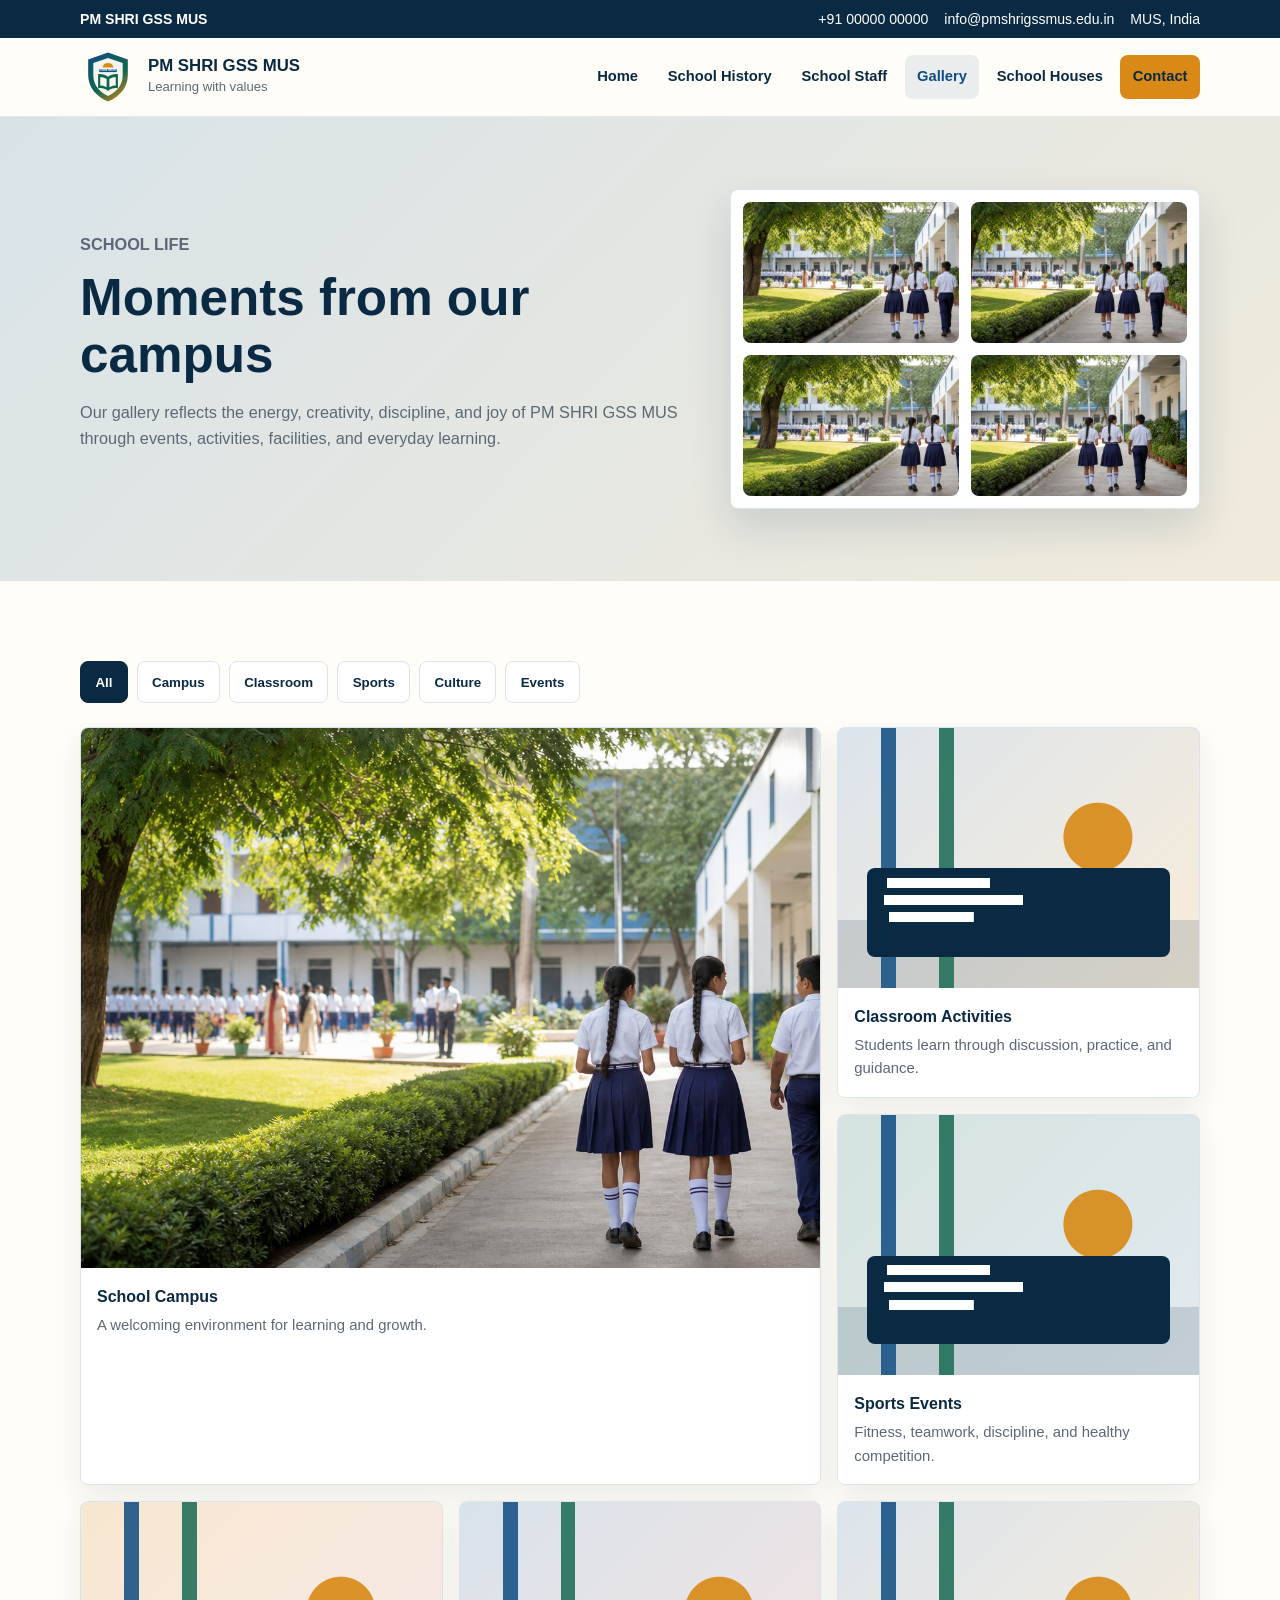
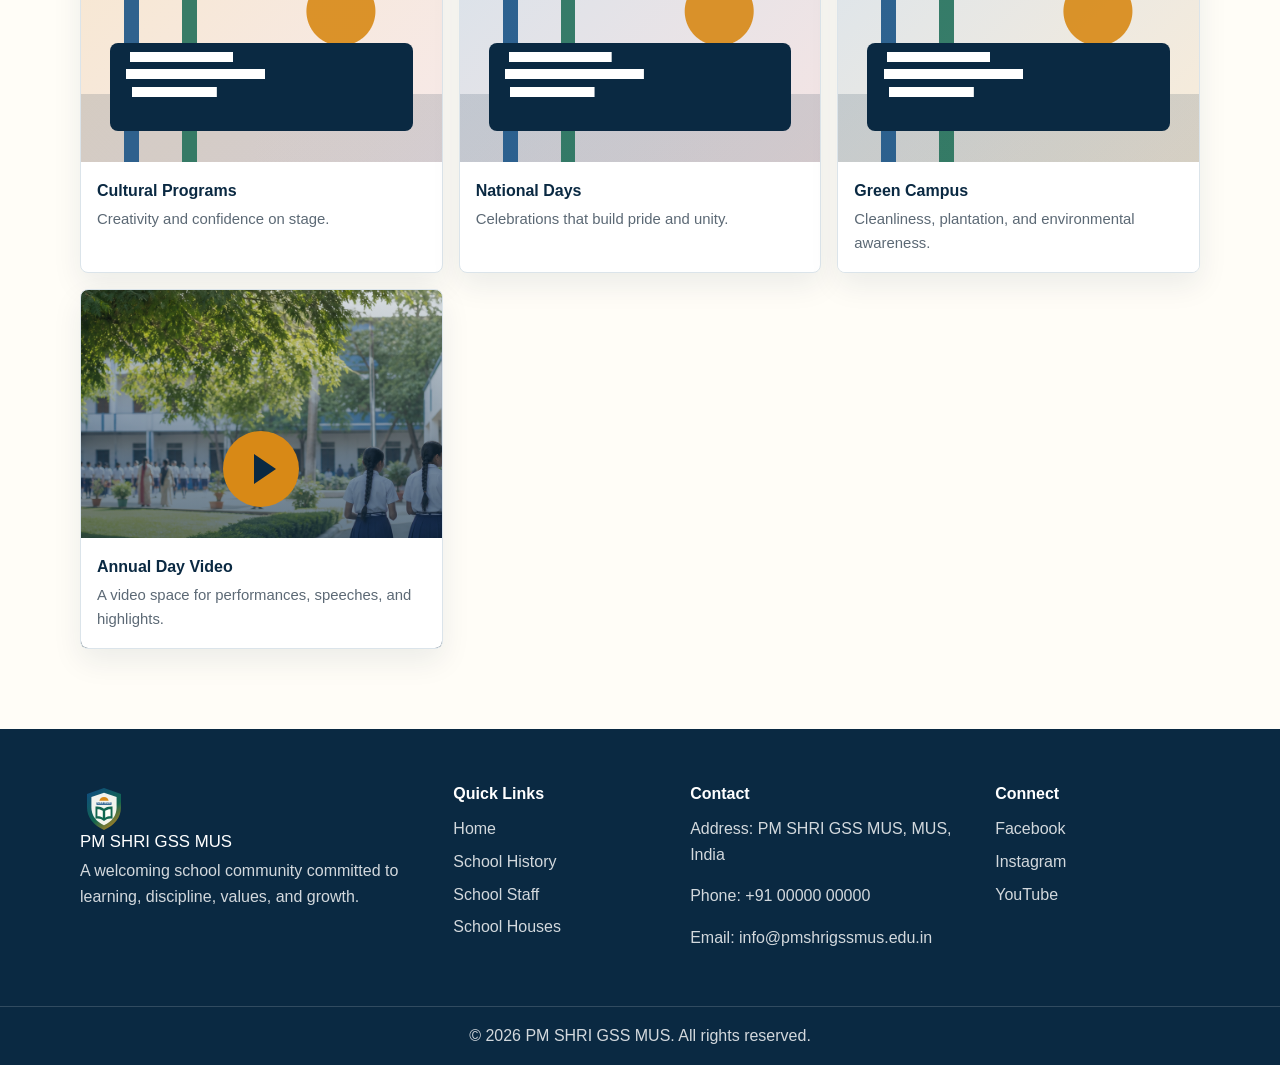
==== gallery.html @ efab723a "Add school website files" ====
<!DOCTYPE html>
<html lang="en">
<head>
  <meta charset="UTF-8">
  <meta name="viewport" content="width=device-width, initial-scale=1.0">
  <title>Gallery | PM SHRI GSS MUS</title>
  <meta name="description" content="Photo and video gallery concept for PM SHRI GSS MUS school events, activities, facilities, and student life.">
  <link rel="icon" href="assets/crest.svg" type="image/svg+xml">
  <link rel="stylesheet" href="styles.css">
</head>
<body>
  <a class="skip-link" href="#main">Skip to content</a>
  <header class="site-header">
    <div class="top-strip">
      <p>PM SHRI GSS MUS</p>
      <div class="top-links" aria-label="School contact quick links">
        <a href="tel:+910000000000">+91 00000 00000</a>
        <a href="mailto:info@pmshrigssmus.edu.in">info@pmshrigssmus.edu.in</a>
        <span>MUS, India</span>
      </div>
    </div>
    <nav class="navbar" aria-label="Primary navigation">
      <a class="brand" href="index.html" aria-label="PM SHRI GSS MUS home">
        <img src="assets/crest.svg" alt="" width="56" height="56">
        <span><strong>PM SHRI GSS MUS</strong><small>Learning with values</small></span>
      </a>
      <button class="nav-toggle" type="button" aria-expanded="false" aria-controls="site-menu">
        <span class="toggle-bars" aria-hidden="true"></span>
        <span class="sr-only">Menu</span>
      </button>
      <ul class="nav-menu" id="site-menu">
        <li><a href="index.html">Home</a></li>
        <li><a href="history.html">School History</a></li>
        <li><a href="staff.html">School Staff</a></li>
        <li><a href="gallery.html" aria-current="page">Gallery</a></li>
        <li><a href="houses.html">School Houses</a></li>
        <li><a class="nav-cta" href="#contact">Contact</a></li>
      </ul>
    </nav>
  </header>

  <main id="main">
    <section class="page-hero gallery-hero">
      <div class="container page-hero-grid">
        <div>
          <p class="eyebrow">School Life</p>
          <h1>Moments from our campus</h1>
          <p>Our gallery reflects the energy, creativity, discipline, and joy of PM SHRI GSS MUS through events, activities, facilities, and everyday learning.</p>
        </div>
        <div class="gallery-preview" aria-hidden="true">
          <span></span><span></span><span></span><span></span>
        </div>
      </div>
    </section>

    <section class="section">
      <div class="container">
        <div class="gallery-toolbar" aria-label="Gallery categories">
          <button class="tab-button active" type="button" data-gallery-filter="all">All</button>
          <button class="tab-button" type="button" data-gallery-filter="campus">Campus</button>
          <button class="tab-button" type="button" data-gallery-filter="classroom">Classroom</button>
          <button class="tab-button" type="button" data-gallery-filter="sports">Sports</button>
          <button class="tab-button" type="button" data-gallery-filter="culture">Culture</button>
          <button class="tab-button" type="button" data-gallery-filter="events">Events</button>
        </div>

        <div class="gallery-grid">
          <figure class="gallery-card large photo-campus" data-gallery-item="campus">
            <img src="assets/hero-campus.png" alt="Students and teachers on the school campus">
            <figcaption><strong>School Campus</strong><span>A welcoming environment for learning and growth.</span></figcaption>
          </figure>
          <figure class="gallery-card visual-card classroom" data-gallery-item="classroom">
            <div class="visual-scene" aria-hidden="true"></div>
            <figcaption><strong>Classroom Activities</strong><span>Students learn through discussion, practice, and guidance.</span></figcaption>
          </figure>
          <figure class="gallery-card visual-card sports" data-gallery-item="sports">
            <div class="visual-scene" aria-hidden="true"></div>
            <figcaption><strong>Sports Events</strong><span>Fitness, teamwork, discipline, and healthy competition.</span></figcaption>
          </figure>
          <figure class="gallery-card visual-card culture" data-gallery-item="culture">
            <div class="visual-scene" aria-hidden="true"></div>
            <figcaption><strong>Cultural Programs</strong><span>Creativity and confidence on stage.</span></figcaption>
          </figure>
          <figure class="gallery-card visual-card events" data-gallery-item="events">
            <div class="visual-scene" aria-hidden="true"></div>
            <figcaption><strong>National Days</strong><span>Celebrations that build pride and unity.</span></figcaption>
          </figure>
          <figure class="gallery-card visual-card campus" data-gallery-item="campus">
            <div class="visual-scene" aria-hidden="true"></div>
            <figcaption><strong>Green Campus</strong><span>Cleanliness, plantation, and environmental awareness.</span></figcaption>
          </figure>
          <figure class="gallery-card video-card" data-gallery-item="events">
            <button class="play-button" type="button" aria-label="Play annual day video preview"></button>
            <figcaption><strong>Annual Day Video</strong><span>A video space for performances, speeches, and highlights.</span></figcaption>
          </figure>
        </div>
      </div>
    </section>

    <div class="lightbox" id="lightbox" role="dialog" aria-modal="true" aria-label="Gallery image preview" hidden>
      <button class="lightbox-close" type="button" aria-label="Close preview">&times;</button>
      <div class="lightbox-content"></div>
    </div>
  </main>

  <footer class="site-footer" id="contact">
    <div class="container footer-grid">
      <div><a class="footer-brand" href="index.html"><img src="assets/crest.svg" alt="" width="48" height="48"><span>PM SHRI GSS MUS</span></a><p>A welcoming school community committed to learning, discipline, values, and growth.</p></div>
      <div><h2>Quick Links</h2><a href="index.html">Home</a><a href="history.html">School History</a><a href="staff.html">School Staff</a><a href="houses.html">School Houses</a></div>
      <div><h2>Contact</h2><p>Address: PM SHRI GSS MUS, MUS, India</p><p>Phone: +91 00000 00000</p><p>Email: info@pmshrigssmus.edu.in</p></div>
      <div><h2>Connect</h2><a href="#">Facebook</a><a href="#">Instagram</a><a href="#">YouTube</a></div>
    </div>
    <div class="footer-bottom"><p>&copy; 2026 PM SHRI GSS MUS. All rights reserved.</p></div>
  </footer>

  <script src="script.js"></script>
</body>
</html>
---- styles.css ----
:root {
  --navy: #0a2942;
  --blue: #0f4c81;
  --blue-2: #1768a8;
  --green: #12664f;
  --green-2: #0d8a65;
  --gold: #d88916;
  --red: #b94b48;
  --ink: #16212c;
  --muted: #5c6975;
  --line: #dbe4ea;
  --paper: #fffdf7;
  --soft: #f4f8f7;
  --white: #ffffff;
  --shadow: 0 18px 42px rgba(10, 41, 66, 0.14);
  --radius: 8px;
}

* {
  box-sizing: border-box;
}

html {
  scroll-behavior: smooth;
}

body {
  margin: 0;
  font-family: Inter, "Segoe UI", Roboto, Arial, sans-serif;
  color: var(--ink);
  background: var(--paper);
  line-height: 1.6;
}

body.nav-open {
  overflow: hidden;
}

img {
  max-width: 100%;
  display: block;
}

a {
  color: inherit;
  text-decoration: none;
}

p {
  margin: 0 0 1rem;
}

h1,
h2,
h3 {
  margin: 0;
  line-height: 1.12;
  letter-spacing: 0;
  color: var(--navy);
}

h1 {
  font-size: 4rem;
}

h2 {
  font-size: 2.2rem;
}

h3 {
  font-size: 1.15rem;
}

.skip-link {
  position: fixed;
  top: 0.75rem;
  left: 0.75rem;
  z-index: 20;
  transform: translateY(-160%);
  background: var(--navy);
  color: var(--white);
  padding: 0.75rem 1rem;
  border-radius: var(--radius);
}

.skip-link:focus {
  transform: translateY(0);
}

.container {
  width: min(1120px, calc(100% - 2rem));
  margin: 0 auto;
}

.site-header {
  position: sticky;
  top: 0;
  z-index: 15;
  background: rgba(255, 253, 247, 0.96);
  border-bottom: 1px solid rgba(219, 228, 234, 0.8);
  backdrop-filter: blur(14px);
}

.top-strip {
  min-height: 38px;
  display: flex;
  justify-content: space-between;
  gap: 1rem;
  align-items: center;
  padding: 0.35rem max(1rem, calc((100% - 1120px) / 2));
  background: var(--navy);
  color: var(--white);
  font-size: 0.88rem;
}

.top-strip p {
  margin: 0;
  font-weight: 700;
}

.top-links {
  display: flex;
  gap: 1rem;
  flex-wrap: wrap;
}

.top-links a:hover,
.site-footer a:hover {
  text-decoration: underline;
  text-underline-offset: 0.25rem;
}

.navbar {
  min-height: 78px;
  width: min(1120px, calc(100% - 2rem));
  margin: 0 auto;
  display: flex;
  align-items: center;
  justify-content: space-between;
  gap: 1.5rem;
}

.brand,
.footer-brand {
  display: inline-flex;
  align-items: center;
  gap: 0.75rem;
  min-width: 0;
}

.brand img {
  width: 56px;
  height: 56px;
  flex: 0 0 auto;
}

.brand strong,
.footer-brand span {
  display: block;
  color: var(--navy);
  font-size: 1.05rem;
  line-height: 1.1;
}

.brand small {
  display: block;
  color: var(--muted);
  font-size: 0.82rem;
}

.nav-menu {
  list-style: none;
  display: flex;
  align-items: center;
  gap: 0.3rem;
  padding: 0;
  margin: 0;
}

.nav-menu a {
  display: inline-flex;
  min-height: 44px;
  align-items: center;
  justify-content: center;
  padding: 0 0.78rem;
  border-radius: var(--radius);
  color: var(--navy);
  font-weight: 700;
  font-size: 0.92rem;
}

.nav-menu a:hover,
.nav-menu a[aria-current="page"] {
  background: rgba(15, 76, 129, 0.09);
  color: var(--blue);
}

.nav-menu .nav-cta {
  background: var(--gold);
  color: var(--navy);
}

.nav-menu .nav-cta:hover {
  background: #efaa3b;
  color: var(--navy);
}

.nav-toggle {
  display: none;
  width: 44px;
  height: 44px;
  border: 1px solid var(--line);
  border-radius: var(--radius);
  background: var(--white);
  color: var(--navy);
  cursor: pointer;
}

.toggle-bars,
.toggle-bars::before,
.toggle-bars::after {
  display: block;
  width: 20px;
  height: 2px;
  margin: 0 auto;
  background: currentColor;
  border-radius: 2px;
}

.toggle-bars {
  position: relative;
}

.toggle-bars::before,
.toggle-bars::after {
  content: "";
  position: absolute;
  left: 0;
}

.toggle-bars::before {
  top: -7px;
}

.toggle-bars::after {
  top: 7px;
}

.sr-only {
  position: absolute;
  width: 1px;
  height: 1px;
  padding: 0;
  margin: -1px;
  overflow: hidden;
  clip: rect(0, 0, 0, 0);
  white-space: nowrap;
  border: 0;
}

.hero {
  position: relative;
  min-height: 72vh;
  display: grid;
  align-items: center;
  overflow: hidden;
}

.hero-image,
.hero-overlay {
  position: absolute;
  inset: 0;
  width: 100%;
  height: 100%;
}

.hero-image {
  object-fit: cover;
}

.hero-overlay {
  background:
    linear-gradient(90deg, rgba(10, 41, 66, 0.92) 0%, rgba(10, 41, 66, 0.72) 42%, rgba(10, 41, 66, 0.18) 100%),
    linear-gradient(0deg, rgba(10, 41, 66, 0.36), rgba(10, 41, 66, 0.05));
}

.hero-content {
  position: relative;
  z-index: 1;
  width: min(1120px, calc(100% - 2rem));
  margin: 0 auto;
  padding: 5rem 0;
  color: var(--white);
}

.eyebrow,
.section-kicker {
  margin: 0 0 0.75rem;
  color: var(--gold);
  font-weight: 800;
  text-transform: uppercase;
  font-size: 0.82rem;
}

.hero h1,
.hero h2,
.hero p {
  color: var(--white);
}

.hero h1 {
  max-width: 760px;
  margin-bottom: 0.9rem;
}

.hero-tagline {
  font-size: 1.45rem;
  font-weight: 700;
}

.hero-copy {
  max-width: 680px;
  font-size: 1.06rem;
  color: rgba(255, 255, 255, 0.9);
}

.hero-actions,
.button-row {
  display: flex;
  gap: 0.8rem;
  flex-wrap: wrap;
  margin-top: 1.5rem;
}

.button {
  min-height: 48px;
  display: inline-flex;
  align-items: center;
  justify-content: center;
  padding: 0 1.15rem;
  border-radius: var(--radius);
  font-weight: 800;
  border: 2px solid transparent;
}

.button.primary {
  background: var(--gold);
  color: var(--navy);
}

.button.secondary {
  border-color: rgba(255, 255, 255, 0.72);
  color: var(--white);
}

.button:hover,
.tab-button:hover,
.quick-links-panel a:hover {
  transform: translateY(-1px);
}

.section {
  padding: 5rem 0;
}

.intro-band,
.muted-section {
  background: var(--soft);
}

.split-grid {
  display: grid;
  grid-template-columns: 1fr 0.88fr;
  gap: 3rem;
  align-items: center;
}

.split-grid p,
.section-heading p,
.page-hero p {
  color: var(--muted);
  font-size: 1.02rem;
}

.section-heading {
  max-width: 760px;
  margin-bottom: 2rem;
}

.section-heading.center {
  text-align: center;
  margin-left: auto;
  margin-right: auto;
}

.stat-grid {
  display: grid;
  gap: 1rem;
}

.stat-card,
.feature-card,
.notice-item,
.quick-links-panel,
.values-panel,
.achievement-grid article,
.staff-card,
.support-panel,
.house-card,
.gallery-card {
  background: var(--white);
  border: 1px solid var(--line);
  border-radius: var(--radius);
  box-shadow: 0 12px 30px rgba(10, 41, 66, 0.08);
}

.stat-card {
  padding: 1.15rem;
}

.stat-card strong {
  display: block;
  color: var(--blue);
  font-size: 1.35rem;
  line-height: 1.1;
}

.stat-card span {
  color: var(--muted);
}

.feature-grid {
  display: grid;
  grid-template-columns: repeat(3, 1fr);
  gap: 1rem;
}

.feature-card {
  padding: 1.35rem;
  transition: transform 180ms ease, box-shadow 180ms ease;
}

.feature-card:hover {
  transform: translateY(-4px);
  box-shadow: var(--shadow);
}

.feature-icon {
  width: 52px;
  height: 52px;
  display: inline-flex;
  align-items: center;
  justify-content: center;
  margin-bottom: 1rem;
  border-radius: var(--radius);
  background: var(--navy);
  color: var(--white);
  font-weight: 900;
  font-size: 0.84rem;
}

.feature-card:nth-child(2) .feature-icon,
.feature-card:nth-child(6) .feature-icon {
  background: var(--green);
}

.feature-card:nth-child(3) .feature-icon,
.feature-card:nth-child(4) .feature-icon {
  background: var(--gold);
  color: var(--navy);
}

.feature-card p {
  color: var(--muted);
}

.principal-band {
  background: var(--navy);
  color: var(--white);
}

.principal-band h2,
.principal-band blockquote,
.principal-band p {
  color: var(--white);
}

.principal-layout {
  display: grid;
  grid-template-columns: 260px 1fr;
  gap: 3rem;
  align-items: center;
}

.portrait-card {
  width: 230px;
  aspect-ratio: 1;
  border-radius: var(--radius);
  background: linear-gradient(135deg, var(--gold), var(--green));
  display: grid;
  place-items: center;
  box-shadow: var(--shadow);
}

.portrait-monogram {
  width: 140px;
  height: 140px;
  display: grid;
  place-items: center;
  border-radius: 50%;
  background: rgba(255, 255, 255, 0.92);
  color: var(--navy);
  font-size: 4rem;
  font-weight: 900;
}

blockquote {
  margin: 1.2rem 0 1rem;
  font-size: 1.25rem;
  line-height: 1.55;
}

.signature {
  font-weight: 800;
}

.updates-layout {
  display: grid;
  grid-template-columns: 1fr 320px;
  gap: 2rem;
  align-items: start;
}

.notice-list {
  display: grid;
  gap: 1rem;
}

.notice-item {
  padding: 1.2rem;
}

.notice-item time {
  color: var(--green);
  font-weight: 800;
  font-size: 0.88rem;
}

.notice-item p,
.quick-links-panel p {
  color: var(--muted);
  margin-bottom: 0;
}

.quick-links-panel {
  padding: 1.2rem;
  position: sticky;
  top: 116px;
}

.quick-links-panel h2 {
  font-size: 1.3rem;
  margin-bottom: 0.9rem;
}

.quick-links-panel a {
  min-height: 46px;
  display: flex;
  align-items: center;
  padding: 0 0.85rem;
  margin-top: 0.55rem;
  border-radius: var(--radius);
  background: var(--soft);
  color: var(--navy);
  font-weight: 800;
}

.life-section {
  background: var(--soft);
}

.life-grid {
  display: grid;
  grid-template-columns: 1.25fr 1fr 1fr;
  grid-auto-rows: 210px;
  gap: 1rem;
}

.life-tile {
  position: relative;
  overflow: hidden;
  border-radius: var(--radius);
  min-height: 210px;
  background: var(--navy);
  isolation: isolate;
}

.life-tile::before,
.life-tile::after,
.visual-scene::before,
.visual-scene::after {
  content: "";
  position: absolute;
  inset: 0;
}

.life-tile::before {
  background-image: url("assets/hero-campus.png");
  background-size: cover;
  background-position: center;
  filter: saturate(1.05);
  transform: scale(1.02);
  z-index: -2;
}

.life-tile::after {
  background: linear-gradient(0deg, rgba(10, 41, 66, 0.78), rgba(10, 41, 66, 0.08));
  z-index: -1;
}

.life-tile.classroom::before {
  background-position: 18% 45%;
}

.life-tile.sports::before {
  background-position: 70% 35%;
}

.life-tile.culture::before {
  background-position: 92% 50%;
}

.life-tile:first-child {
  grid-row: span 2;
}

.life-tile span {
  position: absolute;
  left: 1rem;
  bottom: 1rem;
  right: 1rem;
  color: var(--white);
  font-size: 1.35rem;
  font-weight: 900;
}

.page-hero {
  padding: 4.5rem 0;
  background:
    linear-gradient(135deg, rgba(15, 76, 129, 0.12), rgba(216, 137, 22, 0.12)),
    var(--soft);
  overflow: hidden;
}

.page-hero-grid {
  display: grid;
  grid-template-columns: 1fr 0.78fr;
  gap: 3rem;
  align-items: center;
}

.page-hero h1 {
  max-width: 740px;
  font-size: 3.2rem;
  margin-bottom: 1rem;
}

.page-hero-visual,
.gallery-preview,
.house-ribbon-stack {
  min-height: 320px;
  border-radius: var(--radius);
  background: var(--white);
  box-shadow: var(--shadow);
  border: 1px solid var(--line);
}

.history-visual,
.staff-visual {
  display: grid;
  gap: 1rem;
  padding: 1.2rem;
  align-content: center;
}

.history-visual span,
.staff-visual span {
  min-height: 72px;
  display: flex;
  align-items: center;
  padding: 0 1.2rem;
  border-radius: var(--radius);
  font-weight: 900;
  color: var(--white);
}

.history-visual span:nth-child(1),
.staff-visual span:nth-child(1) {
  background: var(--blue);
}

.history-visual span:nth-child(2),
.staff-visual span:nth-child(2) {
  background: var(--green);
}

.history-visual span:nth-child(3),
.staff-visual span:nth-child(3) {
  background: var(--gold);
  color: var(--navy);
}

.values-panel {
  padding: 1.4rem;
}

.values-panel h2 {
  font-size: 1.35rem;
  margin-bottom: 1rem;
}

.check-list {
  list-style: none;
  padding: 0;
  margin: 0;
  display: grid;
  gap: 0.75rem;
}

.check-list li {
  position: relative;
  padding-left: 1.75rem;
  color: var(--muted);
}

.check-list li::before {
  content: "";
  width: 0.85rem;
  height: 0.85rem;
  position: absolute;
  left: 0;
  top: 0.35rem;
  border-radius: 50%;
  background: var(--gold);
  box-shadow: inset 0 0 0 3px rgba(255, 255, 255, 0.8);
}

.timeline-section {
  background: var(--white);
}

.timeline {
  position: relative;
  display: grid;
  gap: 1rem;
  padding-left: 2rem;
}

.timeline::before {
  content: "";
  position: absolute;
  left: 0.4rem;
  top: 0.4rem;
  bottom: 0.4rem;
  width: 3px;
  background: linear-gradient(var(--blue), var(--green), var(--gold));
  border-radius: 8px;
}

.timeline-item {
  position: relative;
  padding: 1.2rem;
  border-radius: var(--radius);
  border: 1px solid var(--line);
  background: var(--paper);
}

.timeline-item::before {
  content: "";
  position: absolute;
  left: -2rem;
  top: 1.35rem;
  width: 1rem;
  height: 1rem;
  border-radius: 50%;
  background: var(--gold);
  border: 3px solid var(--paper);
}

.timeline-item time {
  color: var(--green);
  font-weight: 900;
}

.achievements-band,
.competitions-section {
  background: var(--soft);
}

.achievement-grid {
  display: grid;
  grid-template-columns: repeat(4, 1fr);
  gap: 1rem;
}

.achievement-grid article {
  padding: 1.2rem;
}

.achievement-grid p {
  color: var(--muted);
}

.staff-grid {
  display: grid;
  grid-template-columns: repeat(3, 1fr);
  gap: 1rem;
}

.leadership-grid {
  grid-template-columns: repeat(2, 1fr);
}

.staff-card {
  padding: 1.2rem;
}

.staff-card:not(.compact) {
  display: grid;
  grid-template-columns: 92px 1fr;
  gap: 1rem;
  align-items: start;
}

.staff-photo {
  width: 72px;
  height: 72px;
  display: grid;
  place-items: center;
  border-radius: 50%;
  background: linear-gradient(135deg, var(--blue), var(--green));
  color: var(--white);
  font-weight: 900;
}

.staff-card:not(.compact) .staff-photo {
  width: 92px;
  height: 92px;
}

.staff-role {
  color: var(--green);
  font-weight: 900;
  margin: 0.25rem 0;
}

.staff-meta {
  color: var(--muted);
  font-size: 0.9rem;
  margin-bottom: 0.75rem;
}

.department-tabs,
.gallery-toolbar {
  display: flex;
  gap: 0.55rem;
  flex-wrap: wrap;
  margin-bottom: 1.5rem;
}

.tab-button {
  min-height: 42px;
  border: 1px solid var(--line);
  border-radius: var(--radius);
  background: var(--white);
  color: var(--navy);
  font-weight: 900;
  padding: 0 0.9rem;
  cursor: pointer;
  transition: transform 180ms ease, background 180ms ease;
}

.tab-button.active {
  background: var(--navy);
  color: var(--white);
  border-color: var(--navy);
}

.support-grid,
.competitions-layout {
  display: grid;
  grid-template-columns: 1fr 1fr;
  gap: 1rem;
}

.support-panel {
  padding: 1.4rem;
  border-top: 5px solid var(--gold);
}

.support-panel.green {
  border-top-color: var(--green);
}

.gallery-preview {
  display: grid;
  grid-template-columns: 1fr 1fr;
  gap: 0.75rem;
  padding: 0.75rem;
}

.gallery-preview span {
  border-radius: var(--radius);
  background-image: url("assets/hero-campus.png");
  background-size: cover;
  background-position: center;
}

.gallery-preview span:nth-child(2) {
  background-position: 70% 40%;
}

.gallery-preview span:nth-child(3) {
  background-position: 30% 70%;
}

.gallery-preview span:nth-child(4) {
  background-position: 90% 60%;
}

.gallery-grid {
  display: grid;
  grid-template-columns: repeat(3, 1fr);
  gap: 1rem;
}

.gallery-card {
  margin: 0;
  overflow: hidden;
  cursor: pointer;
}

.gallery-card.large {
  grid-column: span 2;
  grid-row: span 2;
}

.gallery-card img,
.visual-scene,
.video-card {
  width: 100%;
  height: 260px;
}

.gallery-card.large img {
  height: 540px;
  object-fit: cover;
}

.gallery-card figcaption {
  padding: 1rem;
  display: grid;
  gap: 0.25rem;
  background: var(--white);
}

.lightbox-content figcaption {
  padding: 1rem;
  display: grid;
  gap: 0.25rem;
}

.gallery-card figcaption strong {
  color: var(--navy);
}

.gallery-card figcaption span,
.lightbox-content figcaption span {
  color: var(--muted);
  font-size: 0.93rem;
}

.visual-scene {
  position: relative;
  overflow: hidden;
  background: linear-gradient(135deg, rgba(15, 76, 129, 0.15), rgba(216, 137, 22, 0.16));
}

.visual-scene::before {
  background:
    linear-gradient(90deg, transparent 0 12%, rgba(15, 76, 129, 0.95) 12% 16%, transparent 16% 28%, rgba(18, 102, 79, 0.92) 28% 32%, transparent 32%),
    linear-gradient(0deg, rgba(10, 41, 66, 0.16) 0 26%, transparent 26%),
    radial-gradient(circle at 72% 42%, var(--gold) 0 34px, transparent 35px);
  opacity: 0.9;
}

.visual-scene::after {
  inset: auto 8% 12% 8%;
  height: 34%;
  background:
    linear-gradient(var(--white), var(--white)) 10% 12% / 34% 10px no-repeat,
    linear-gradient(var(--white), var(--white)) 10% 34% / 46% 10px no-repeat,
    linear-gradient(var(--white), var(--white)) 10% 56% / 28% 10px no-repeat,
    var(--navy);
  border-radius: var(--radius);
}

.visual-card.sports .visual-scene {
  background: linear-gradient(135deg, rgba(18, 102, 79, 0.18), rgba(15, 76, 129, 0.12));
}

.visual-card.culture .visual-scene {
  background: linear-gradient(135deg, rgba(216, 137, 22, 0.2), rgba(185, 75, 72, 0.12));
}

.visual-card.events .visual-scene {
  background: linear-gradient(135deg, rgba(15, 76, 129, 0.16), rgba(185, 75, 72, 0.15));
}

.video-card {
  min-height: 360px;
  display: grid;
  align-content: end;
  position: relative;
  background:
    linear-gradient(0deg, rgba(10, 41, 66, 0.86), rgba(10, 41, 66, 0.15)),
    url("assets/hero-campus.png") center / cover;
}

.play-button {
  width: 76px;
  height: 76px;
  position: absolute;
  top: 50%;
  left: 50%;
  transform: translate(-50%, -50%);
  border: 0;
  border-radius: 50%;
  background: var(--gold);
  cursor: pointer;
}

.play-button::before {
  content: "";
  position: absolute;
  left: 31px;
  top: 23px;
  width: 0;
  height: 0;
  border-top: 15px solid transparent;
  border-bottom: 15px solid transparent;
  border-left: 22px solid var(--navy);
}

.lightbox {
  position: fixed;
  inset: 0;
  z-index: 30;
  display: grid;
  place-items: center;
  padding: 1rem;
  background: rgba(10, 41, 66, 0.86);
}

.lightbox[hidden] {
  display: none;
}

.lightbox-content {
  width: min(920px, 100%);
  max-height: 86vh;
  overflow: auto;
  background: var(--white);
  border-radius: var(--radius);
}

.lightbox-content img {
  width: 100%;
  height: auto;
}

.lightbox-content .visual-scene {
  height: 520px;
}

.lightbox-close {
  position: absolute;
  top: 1rem;
  right: 1rem;
  width: 44px;
  height: 44px;
  border-radius: var(--radius);
  border: 1px solid rgba(255, 255, 255, 0.36);
  background: rgba(255, 255, 255, 0.1);
  color: var(--white);
  font-size: 2rem;
  line-height: 1;
  cursor: pointer;
}

.video-placeholder {
  min-height: 340px;
  display: grid;
  place-items: center;
  padding: 2rem;
  background:
    linear-gradient(135deg, rgba(10, 41, 66, 0.92), rgba(18, 102, 79, 0.76)),
    url("assets/hero-campus.png") center / cover;
  color: var(--white);
  font-size: 1.4rem;
  font-weight: 900;
  text-align: center;
}

.house-ribbon-stack {
  display: grid;
  grid-template-columns: repeat(4, 1fr);
  gap: 0.75rem;
  padding: 0.75rem;
}

.house-ribbon-stack span {
  border-radius: var(--radius);
}

.house-ribbon-stack .blue {
  background: var(--blue);
}

.house-ribbon-stack .green {
  background: var(--green);
}

.house-ribbon-stack .gold {
  background: var(--gold);
}

.house-ribbon-stack .red {
  background: var(--red);
}

.houses-grid {
  display: grid;
  grid-template-columns: repeat(2, 1fr);
  gap: 1rem;
}

.house-card {
  padding: 1.25rem;
  border-top: 6px solid var(--blue);
}

.house-card.house-green {
  border-top-color: var(--green);
}

.house-card.house-gold {
  border-top-color: var(--gold);
}

.house-card.house-red {
  border-top-color: var(--red);
}

.house-header {
  display: flex;
  align-items: center;
  gap: 0.75rem;
  margin-bottom: 0.5rem;
}

.house-color {
  width: 28px;
  height: 28px;
  border-radius: 50%;
  background: var(--blue);
}

.house-green .house-color {
  background: var(--green);
}

.house-gold .house-color {
  background: var(--gold);
}

.house-red .house-color {
  background: var(--red);
}

.motto {
  color: var(--green);
  font-weight: 900;
}

.house-card dl {
  display: grid;
  grid-template-columns: 130px 1fr;
  gap: 0.4rem 0.8rem;
  margin: 1rem 0;
}

.house-card dt {
  color: var(--muted);
  font-weight: 800;
}

.house-card dd {
  margin: 0;
}

.competition-grid {
  display: grid;
  grid-template-columns: repeat(2, 1fr);
  gap: 0.75rem;
}

.competition-grid span {
  min-height: 54px;
  display: flex;
  align-items: center;
  padding: 0 1rem;
  border-radius: var(--radius);
  background: var(--white);
  border: 1px solid var(--line);
  color: var(--navy);
  font-weight: 900;
}

.site-footer {
  background: var(--navy);
  color: rgba(255, 255, 255, 0.82);
  padding-top: 3.5rem;
}

.footer-grid {
  display: grid;
  grid-template-columns: 1.25fr 0.75fr 1fr 0.75fr;
  gap: 2rem;
}

.footer-brand {
  margin-bottom: 1rem;
}

.footer-brand span,
.site-footer h2 {
  color: var(--white);
}

.site-footer h2 {
  font-size: 1rem;
  margin-bottom: 0.85rem;
}

.site-footer a {
  display: table;
  margin-bottom: 0.45rem;
}

.footer-bottom {
  margin-top: 2.5rem;
  padding: 1rem;
  border-top: 1px solid rgba(255, 255, 255, 0.16);
  text-align: center;
}

.footer-bottom p {
  margin: 0;
}

@media (max-width: 980px) {
  h1 {
    font-size: 3rem;
  }

  h2 {
    font-size: 1.9rem;
  }

  .top-strip {
    display: none;
  }

  .nav-toggle {
    display: inline-grid;
    place-items: center;
  }

  .nav-menu {
    position: fixed;
    left: 0;
    right: 0;
    top: 78px;
    display: none;
    padding: 1rem;
    background: var(--paper);
    border-bottom: 1px solid var(--line);
    box-shadow: var(--shadow);
  }

  .nav-menu.open {
    display: grid;
  }

  .nav-menu a {
    justify-content: flex-start;
  }

  .split-grid,
  .updates-layout,
  .page-hero-grid,
  .principal-layout,
  .support-grid,
  .competitions-layout {
    grid-template-columns: 1fr;
  }

  .quick-links-panel {
    position: static;
  }

  .feature-grid,
  .staff-grid,
  .achievement-grid,
  .footer-grid,
  .gallery-grid {
    grid-template-columns: repeat(2, 1fr);
  }

  .gallery-card.large {
    grid-column: span 2;
  }

  .life-grid {
    grid-template-columns: 1fr 1fr;
  }

  .life-tile:first-child {
    grid-row: span 1;
  }

  .portrait-card {
    width: 200px;
  }
}

@media (max-width: 640px) {
  .container,
  .navbar,
  .hero-content {
    width: min(100% - 1.2rem, 1120px);
  }

  .brand strong {
    font-size: 0.92rem;
  }

  .brand small {
    font-size: 0.75rem;
  }

  .hero {
    min-height: 76vh;
  }

  h1,
  .page-hero h1 {
    font-size: 2.35rem;
  }

  h2 {
    font-size: 1.6rem;
  }

  .hero-tagline {
    font-size: 1.15rem;
  }

  .section {
    padding: 3.25rem 0;
  }

  .feature-grid,
  .staff-grid,
  .leadership-grid,
  .achievement-grid,
  .footer-grid,
  .gallery-grid,
  .houses-grid,
  .life-grid,
  .competition-grid {
    grid-template-columns: 1fr;
  }

  .gallery-card.large {
    grid-column: span 1;
    grid-row: span 1;
  }

  .gallery-card.large img,
  .gallery-card img,
  .visual-scene {
    height: 280px;
  }

  .page-hero-visual,
  .gallery-preview,
  .house-ribbon-stack {
    min-height: 220px;
  }

  .house-ribbon-stack {
    grid-template-columns: repeat(2, 1fr);
  }

  .staff-card:not(.compact) {
    grid-template-columns: 1fr;
  }

  .house-card dl {
    grid-template-columns: 1fr;
  }
}
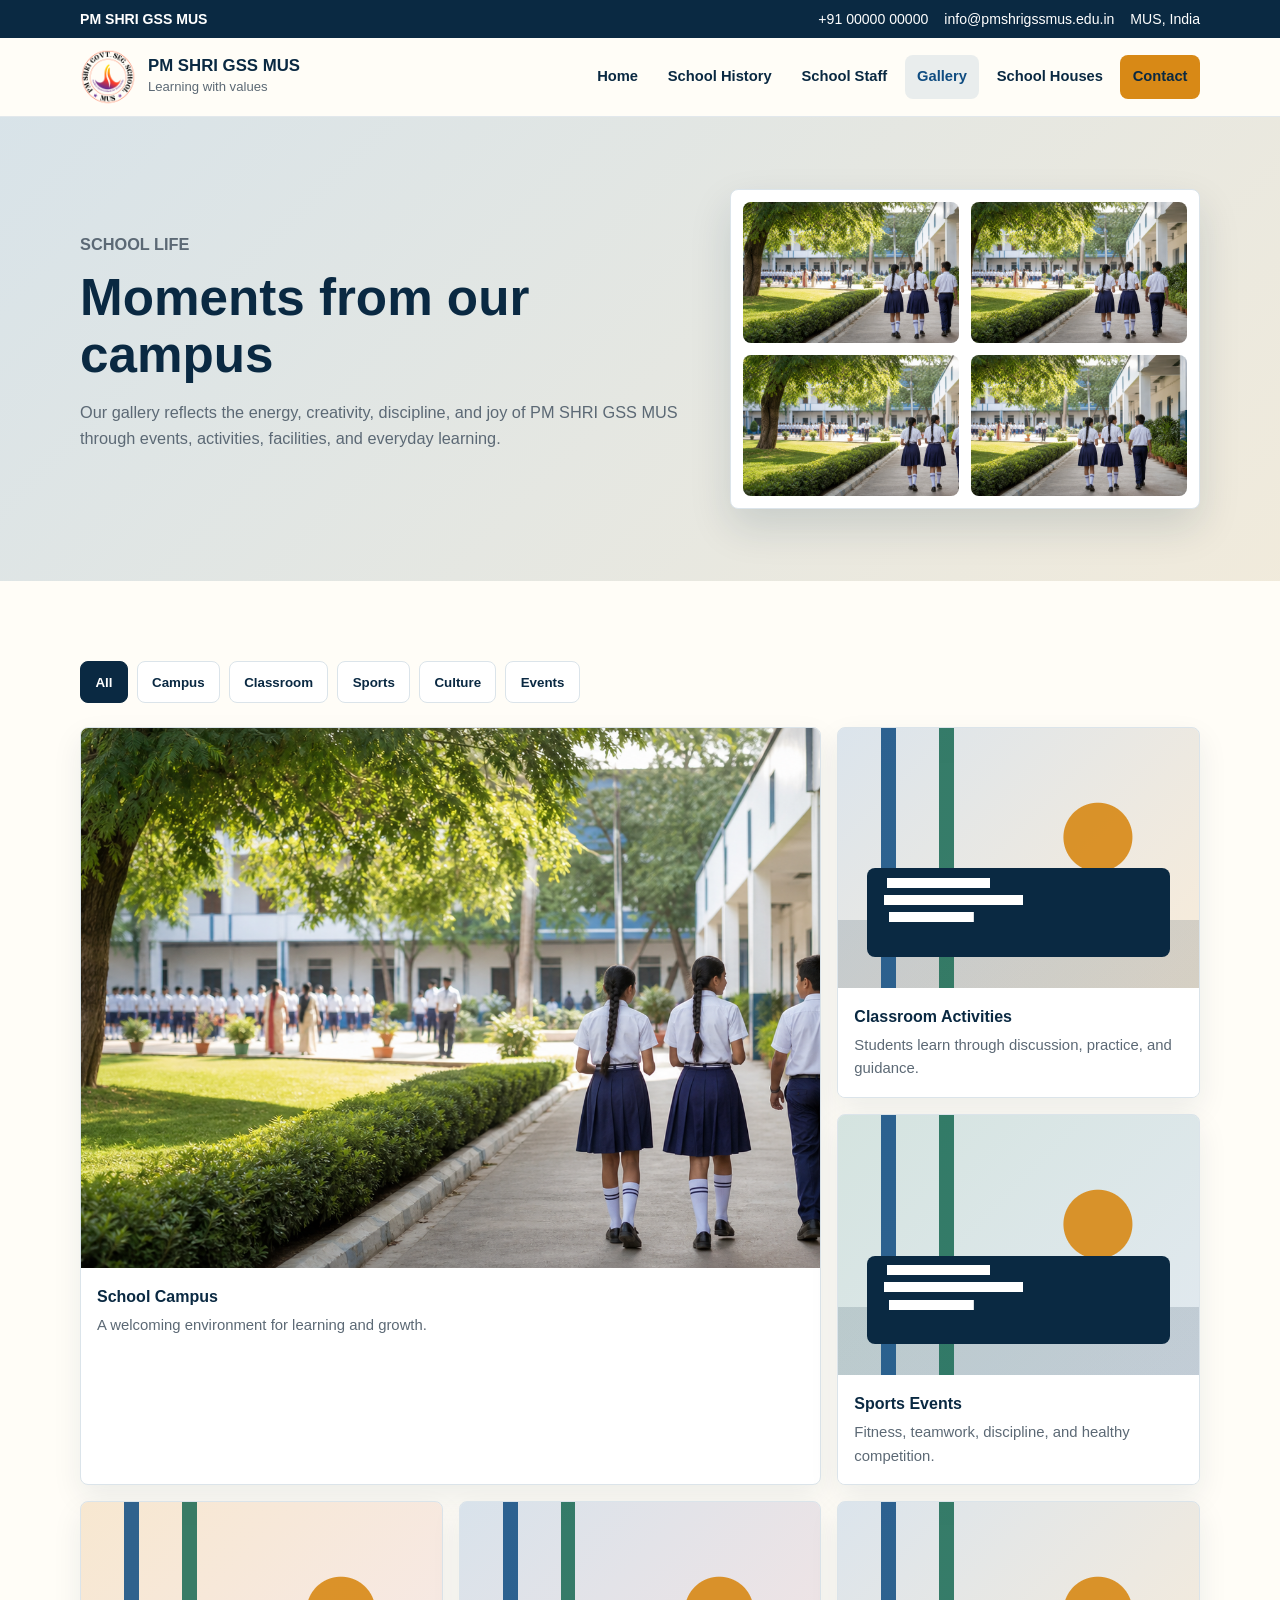
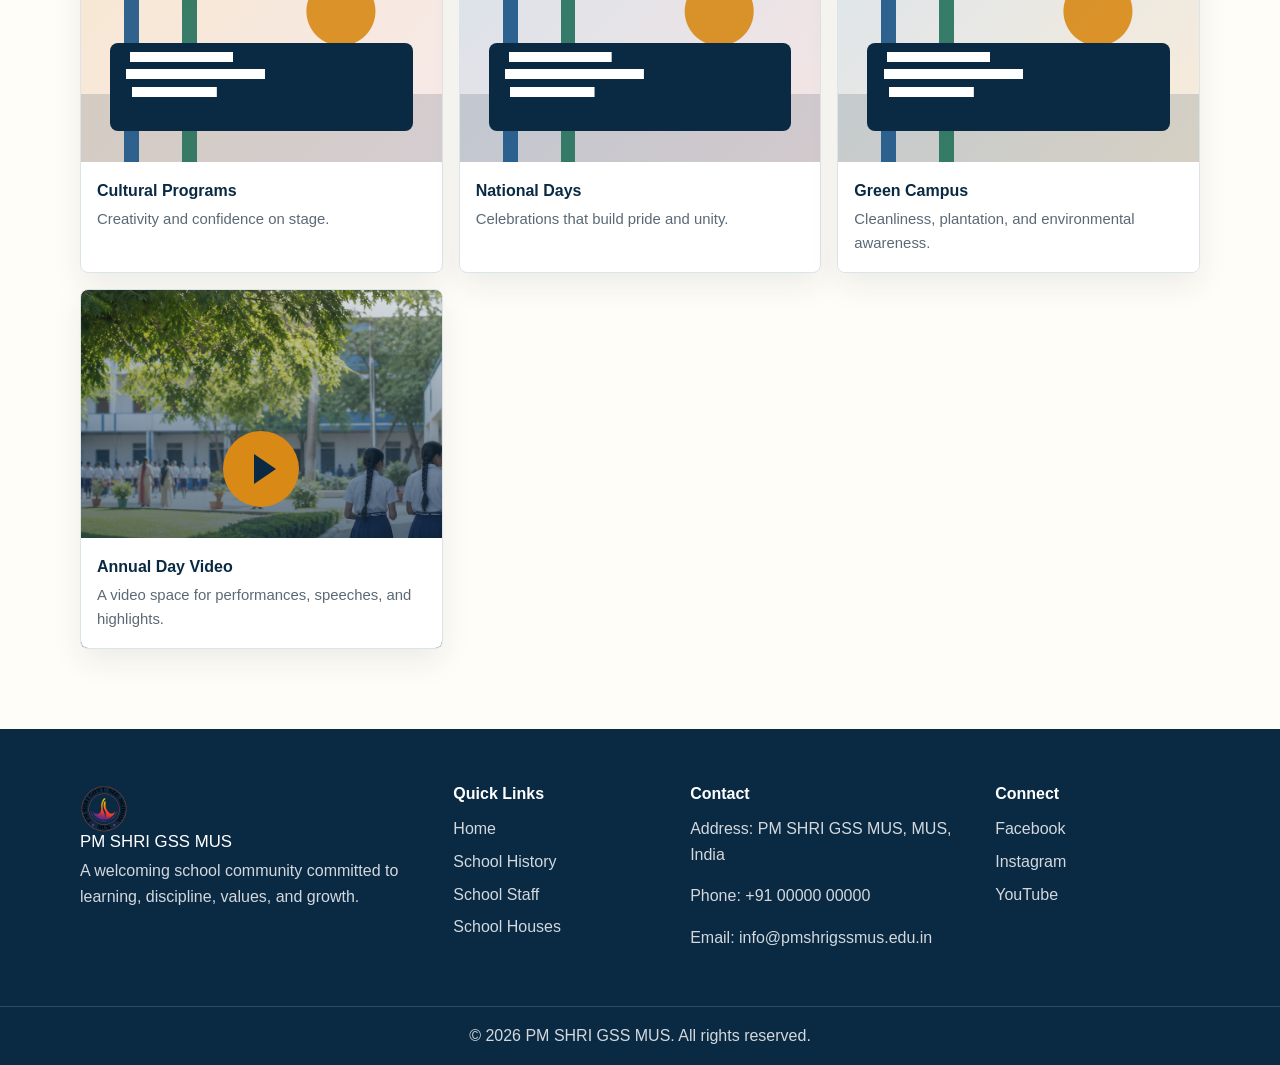
==== commit a7e73b8c: "Replace crest with logo" ====
--- a/gallery.html
+++ b/gallery.html
@@ -5,7 +5,7 @@
   <meta name="viewport" content="width=device-width, initial-scale=1.0">
   <title>Gallery | PM SHRI GSS MUS</title>
   <meta name="description" content="Photo and video gallery concept for PM SHRI GSS MUS school events, activities, facilities, and student life.">
-  <link rel="icon" href="assets/crest.svg" type="image/svg+xml">
+  <link rel="icon" href="assets/logo.png" type="image/png">
   <link rel="stylesheet" href="styles.css">
 </head>
 <body>
@@ -21,7 +21,7 @@
     </div>
     <nav class="navbar" aria-label="Primary navigation">
       <a class="brand" href="index.html" aria-label="PM SHRI GSS MUS home">
-        <img src="assets/crest.svg" alt="" width="56" height="56">
+        <img src="assets/logo.png" alt="" width="56" height="56">
         <span><strong>PM SHRI GSS MUS</strong><small>Learning with values</small></span>
       </a>
       <button class="nav-toggle" type="button" aria-expanded="false" aria-controls="site-menu">
@@ -105,7 +105,7 @@
 
   <footer class="site-footer" id="contact">
     <div class="container footer-grid">
-      <div><a class="footer-brand" href="index.html"><img src="assets/crest.svg" alt="" width="48" height="48"><span>PM SHRI GSS MUS</span></a><p>A welcoming school community committed to learning, discipline, values, and growth.</p></div>
+      <div><a class="footer-brand" href="index.html"><img src="assets/logo.png" alt="" width="48" height="48"><span>PM SHRI GSS MUS</span></a><p>A welcoming school community committed to learning, discipline, values, and growth.</p></div>
       <div><h2>Quick Links</h2><a href="index.html">Home</a><a href="history.html">School History</a><a href="staff.html">School Staff</a><a href="houses.html">School Houses</a></div>
       <div><h2>Contact</h2><p>Address: PM SHRI GSS MUS, MUS, India</p><p>Phone: +91 00000 00000</p><p>Email: info@pmshrigssmus.edu.in</p></div>
       <div><h2>Connect</h2><a href="#">Facebook</a><a href="#">Instagram</a><a href="#">YouTube</a></div>
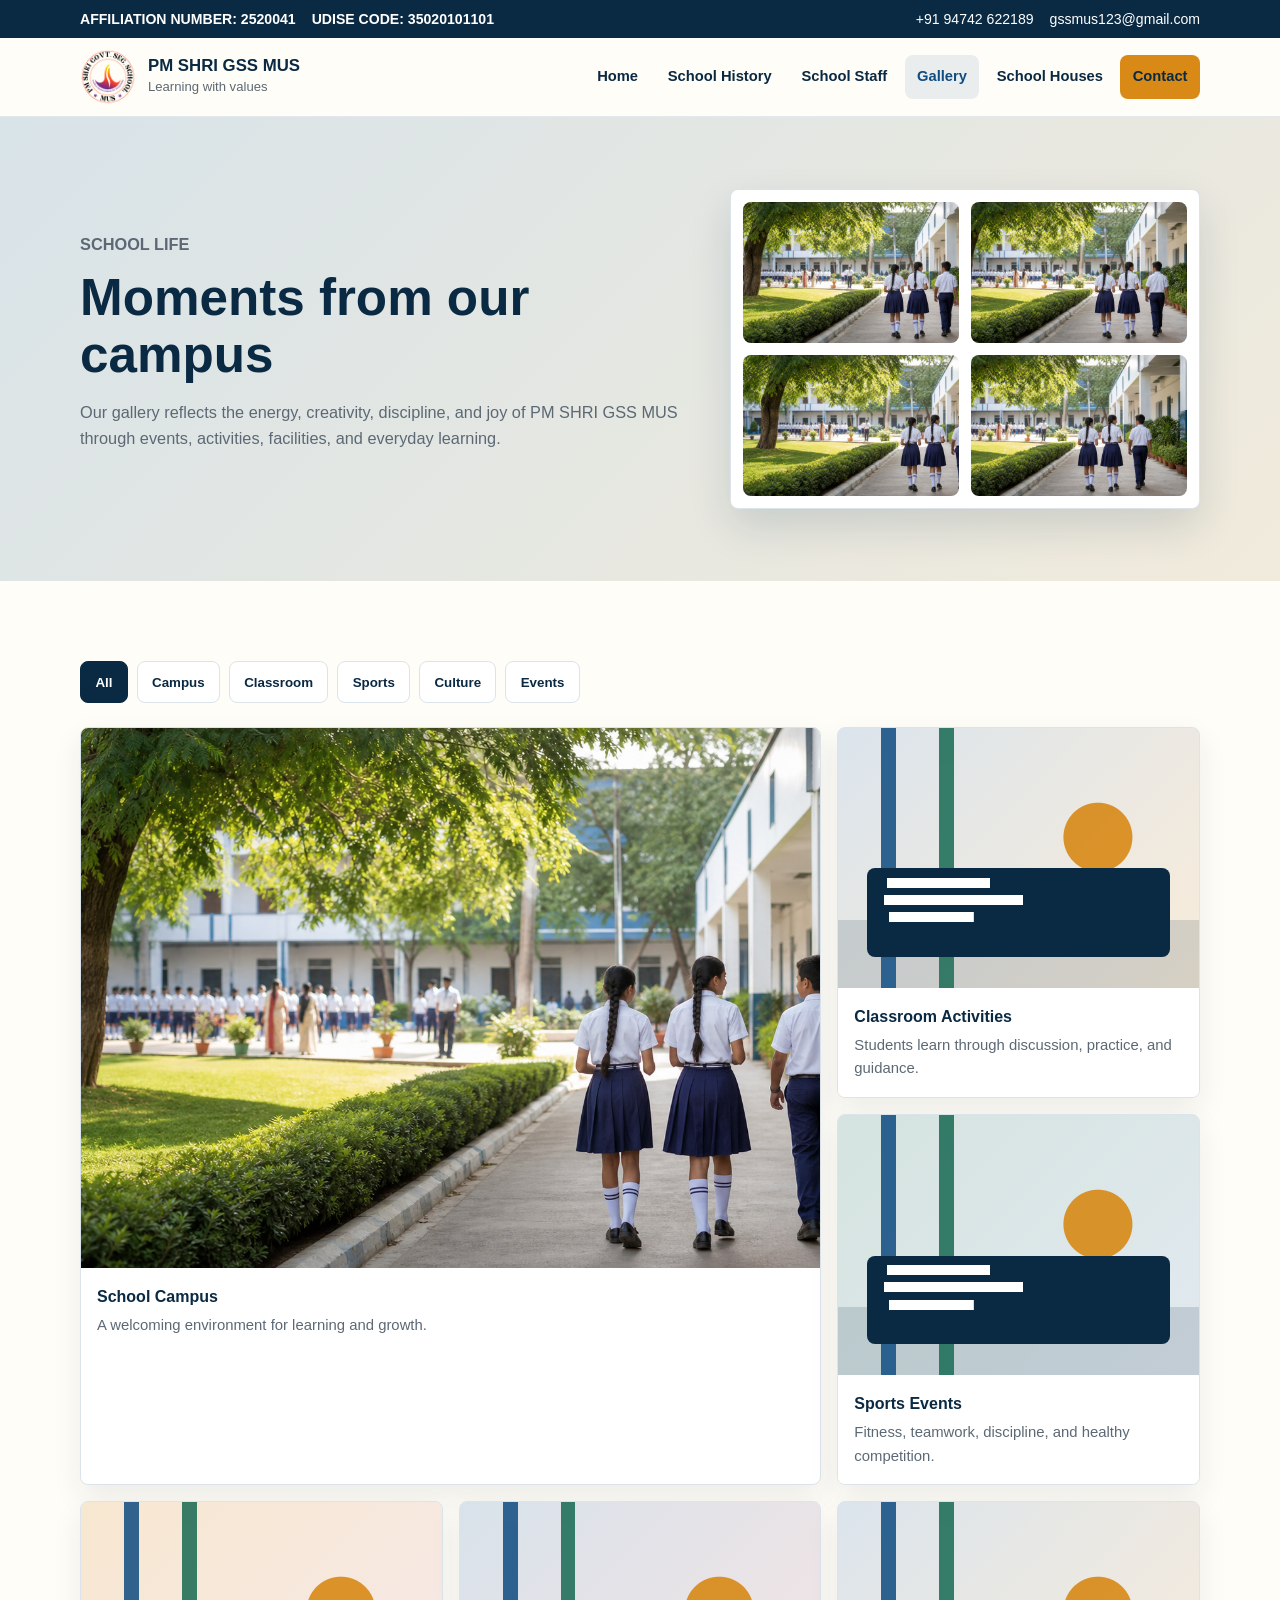
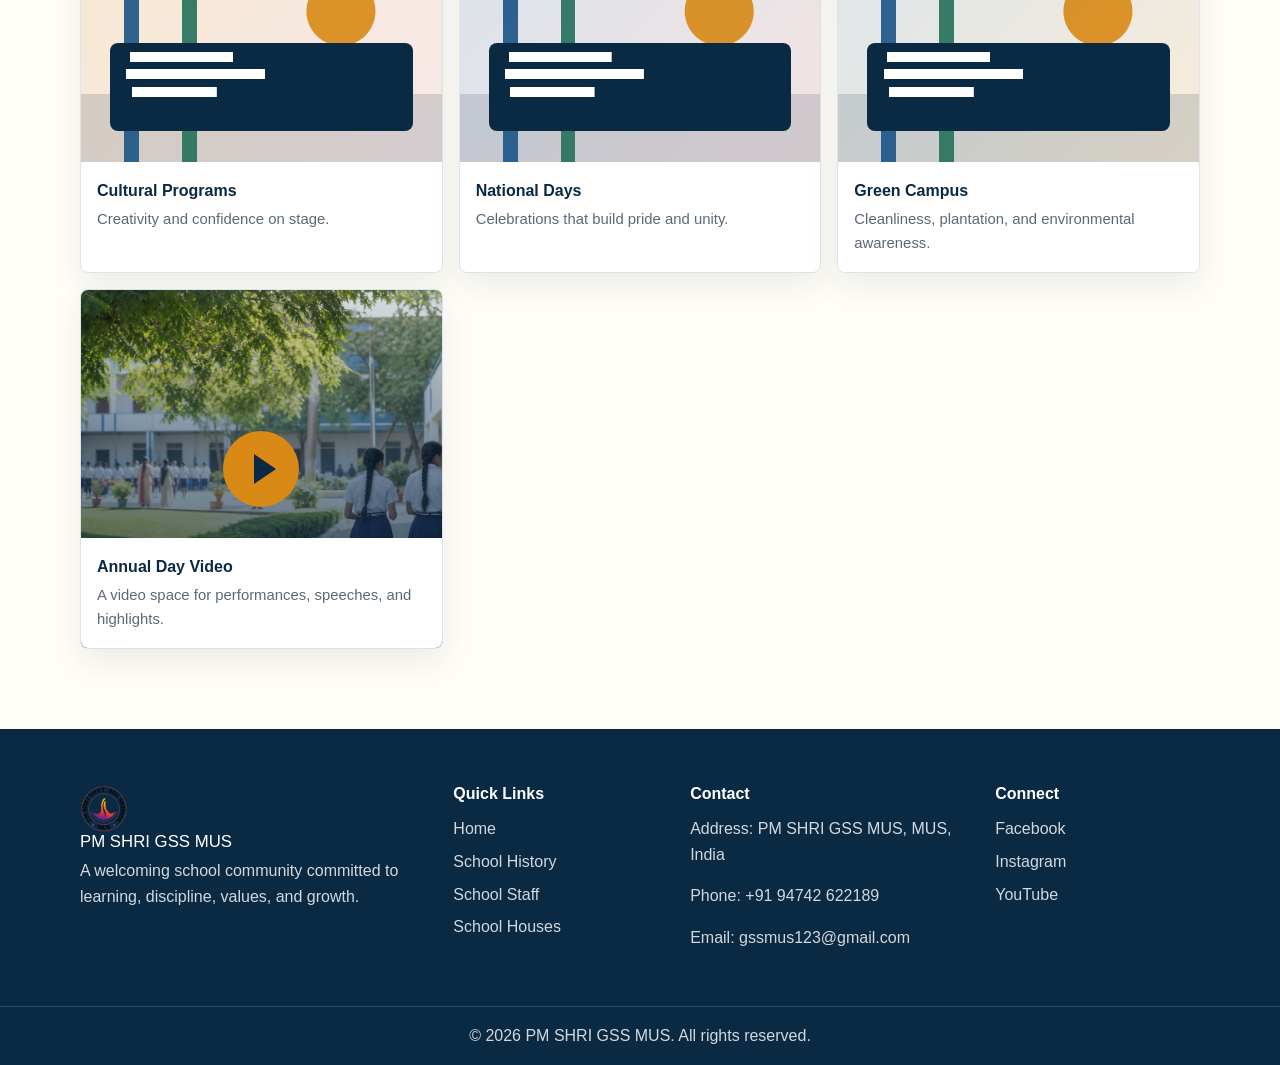
==== commit 92624d6e: "Update school website content and staff page" ====
--- a/gallery.html
+++ b/gallery.html
@@ -12,11 +12,13 @@
   <a class="skip-link" href="#main">Skip to content</a>
   <header class="site-header">
     <div class="top-strip">
-      <p>PM SHRI GSS MUS</p>
+      <div class="school-codes" aria-label="School identification details">
+        <span>Affiliation Number: 2520041</span>
+        <span>UDISE Code: 35020101101</span>
+      </div>
       <div class="top-links" aria-label="School contact quick links">
-        <a href="tel:+910000000000">+91 00000 00000</a>
-        <a href="mailto:info@pmshrigssmus.edu.in">info@pmshrigssmus.edu.in</a>
-        <span>MUS, India</span>
+        <a href="tel:+9194742622189">+91 94742 622189</a>
+        <a href="mailto:gssmus123@gmail.com">gssmus123@gmail.com</a>
       </div>
     </div>
     <nav class="navbar" aria-label="Primary navigation">
@@ -107,7 +109,7 @@
     <div class="container footer-grid">
       <div><a class="footer-brand" href="index.html"><img src="assets/logo.png" alt="" width="48" height="48"><span>PM SHRI GSS MUS</span></a><p>A welcoming school community committed to learning, discipline, values, and growth.</p></div>
       <div><h2>Quick Links</h2><a href="index.html">Home</a><a href="history.html">School History</a><a href="staff.html">School Staff</a><a href="houses.html">School Houses</a></div>
-      <div><h2>Contact</h2><p>Address: PM SHRI GSS MUS, MUS, India</p><p>Phone: +91 00000 00000</p><p>Email: info@pmshrigssmus.edu.in</p></div>
+      <div><h2>Contact</h2><p>Address: PM SHRI GSS MUS, MUS, India</p><p>Phone: +91 94742 622189</p><p>Email: gssmus123@gmail.com</p></div>
       <div><h2>Connect</h2><a href="#">Facebook</a><a href="#">Instagram</a><a href="#">YouTube</a></div>
     </div>
     <div class="footer-bottom"><p>&copy; 2026 PM SHRI GSS MUS. All rights reserved.</p></div>
--- a/styles.css
+++ b/styles.css
@@ -41,6 +41,10 @@
   display: block;
 }
 
+[hidden] {
+  display: none !important;
+}
+
 a {
   color: inherit;
   text-decoration: none;
@@ -113,9 +117,22 @@
   font-size: 0.88rem;
 }
 
-.top-strip p {
+.school-codes {
+  display: flex;
+  align-items: center;
+  gap: 1rem;
+  flex-wrap: wrap;
+  min-width: 0;
+}
+
+.school-codes strong,
+.school-codes span {
   margin: 0;
   font-weight: 700;
+}
+
+.school-codes span {
+  text-transform: uppercase;
 }
 
 .top-links {
@@ -429,6 +446,57 @@
   color: var(--muted);
 }
 
+.mission-vision-section {
+  background: var(--white);
+}
+
+.mission-vision-grid {
+  display: grid;
+  grid-template-columns: repeat(2, 1fr);
+  gap: 1rem;
+}
+
+.mission-card {
+  min-height: 100%;
+  padding: 1.45rem;
+  border-radius: var(--radius);
+  border: 1px solid var(--line);
+  border-top: 6px solid var(--blue);
+  background: var(--paper);
+  box-shadow: 0 12px 30px rgba(10, 41, 66, 0.08);
+}
+
+.mission-card.vision {
+  border-top-color: var(--green);
+}
+
+.mission-label {
+  display: inline-flex;
+  min-height: 32px;
+  align-items: center;
+  margin-bottom: 0.9rem;
+  padding: 0 0.75rem;
+  border-radius: var(--radius);
+  background: var(--navy);
+  color: var(--white);
+  font-size: 0.78rem;
+  font-weight: 900;
+  text-transform: uppercase;
+}
+
+.mission-card h3 {
+  margin-bottom: 0.75rem;
+  font-size: 1.35rem;
+}
+
+.mission-card p {
+  color: var(--muted);
+}
+
+.mission-card p:last-child {
+  margin-bottom: 0;
+}
+
 .feature-grid {
   display: grid;
   grid-template-columns: repeat(3, 1fr);
@@ -708,6 +776,66 @@
 .staff-visual span:nth-child(3) {
   background: var(--gold);
   color: var(--navy);
+}
+
+.staff-structure-card {
+  display: grid;
+  gap: 1.1rem;
+  align-content: center;
+  padding: 1.35rem;
+}
+
+.staff-structure-card h2 {
+  margin-top: 0.25rem;
+  font-size: 1.45rem;
+}
+
+.staff-structure-card dl {
+  display: grid;
+  gap: 0.8rem;
+  margin: 0;
+}
+
+.staff-structure-card dl div {
+  display: grid;
+  grid-template-columns: 76px 1fr;
+  gap: 0.85rem;
+  align-items: center;
+  min-height: 62px;
+  padding: 0.75rem;
+  border-radius: var(--radius);
+  background: var(--paper);
+  border: 1px solid var(--line);
+}
+
+.staff-structure-card dt {
+  display: grid;
+  place-items: center;
+  width: 58px;
+  height: 42px;
+  border-radius: var(--radius);
+  background: var(--navy);
+  color: var(--white);
+  font-weight: 900;
+}
+
+.staff-structure-card dl div:nth-child(2) dt {
+  background: var(--green);
+}
+
+.staff-structure-card dl div:nth-child(3) dt {
+  background: var(--gold);
+  color: var(--navy);
+}
+
+.staff-structure-card dl div:nth-child(4) dt {
+  background: var(--blue);
+}
+
+.staff-structure-card dd {
+  margin: 0;
+  color: var(--muted);
+  font-weight: 800;
 }
 
 .values-panel {
@@ -825,6 +953,32 @@
   padding: 1.2rem;
 }
 
+.staff-card.compact {
+  min-height: 172px;
+  display: grid;
+  grid-template-columns: minmax(0, 1fr) 112px;
+  grid-template-areas:
+    "name photo"
+    "role photo";
+  gap: 0.6rem 1rem;
+  align-items: center;
+}
+
+.staff-card.compact h3 {
+  grid-area: name;
+  align-self: end;
+}
+
+.staff-card.compact .staff-role {
+  grid-area: role;
+  align-self: start;
+}
+
+.staff-card.compact .staff-photo {
+  grid-area: photo;
+  justify-self: end;
+}
+
 .staff-card:not(.compact) {
   display: grid;
   grid-template-columns: 92px 1fr;
@@ -837,10 +991,27 @@
   height: 72px;
   display: grid;
   place-items: center;
-  border-radius: 50%;
+  border-radius: var(--radius);
   background: linear-gradient(135deg, var(--blue), var(--green));
   color: var(--white);
   font-weight: 900;
+  overflow: hidden;
+}
+
+.staff-card.compact .staff-photo {
+  width: 112px;
+  height: 140px;
+  overflow: hidden;
+  padding: 0.7rem;
+  border: 1px solid rgba(10, 41, 66, 0.12);
+  background: var(--white);
+  box-shadow: 0 10px 22px rgba(10, 41, 66, 0.16);
+}
+
+.staff-photo img {
+  width: 100%;
+  height: 100%;
+  object-fit: contain;
 }
 
 .staff-card:not(.compact) .staff-photo {
@@ -1169,6 +1340,10 @@
   margin-bottom: 0.5rem;
 }
 
+.house-header h3 {
+  flex: 1;
+}
+
 .house-color {
   width: 28px;
   height: 28px;
@@ -1186,6 +1361,17 @@
 
 .house-red .house-color {
   background: var(--red);
+}
+
+.house-portrait {
+  width: 76px;
+  height: 76px;
+  flex: 0 0 auto;
+  border-radius: 50%;
+  object-fit: cover;
+  object-position: center top;
+  border: 3px solid var(--white);
+  box-shadow: 0 8px 18px rgba(10, 41, 66, 0.16);
 }
 
 .motto {
@@ -1322,6 +1508,7 @@
 
   .feature-grid,
   .staff-grid,
+  .mission-vision-grid,
   .achievement-grid,
   .footer-grid,
   .gallery-grid {
@@ -1384,6 +1571,7 @@
   .feature-grid,
   .staff-grid,
   .leadership-grid,
+  .mission-vision-grid,
   .achievement-grid,
   .footer-grid,
   .gallery-grid,
@@ -1414,6 +1602,11 @@
     grid-template-columns: repeat(2, 1fr);
   }
 
+  .house-portrait {
+    width: 62px;
+    height: 62px;
+  }
+
   .staff-card:not(.compact) {
     grid-template-columns: 1fr;
   }
@@ -1421,4 +1614,14 @@
   .house-card dl {
     grid-template-columns: 1fr;
   }
-}
+
+  .staff-card.compact {
+    min-height: 132px;
+    grid-template-columns: minmax(0, 1fr) 82px;
+  }
+
+  .staff-card.compact .staff-photo {
+    width: 82px;
+    height: 104px;
+  }
+}
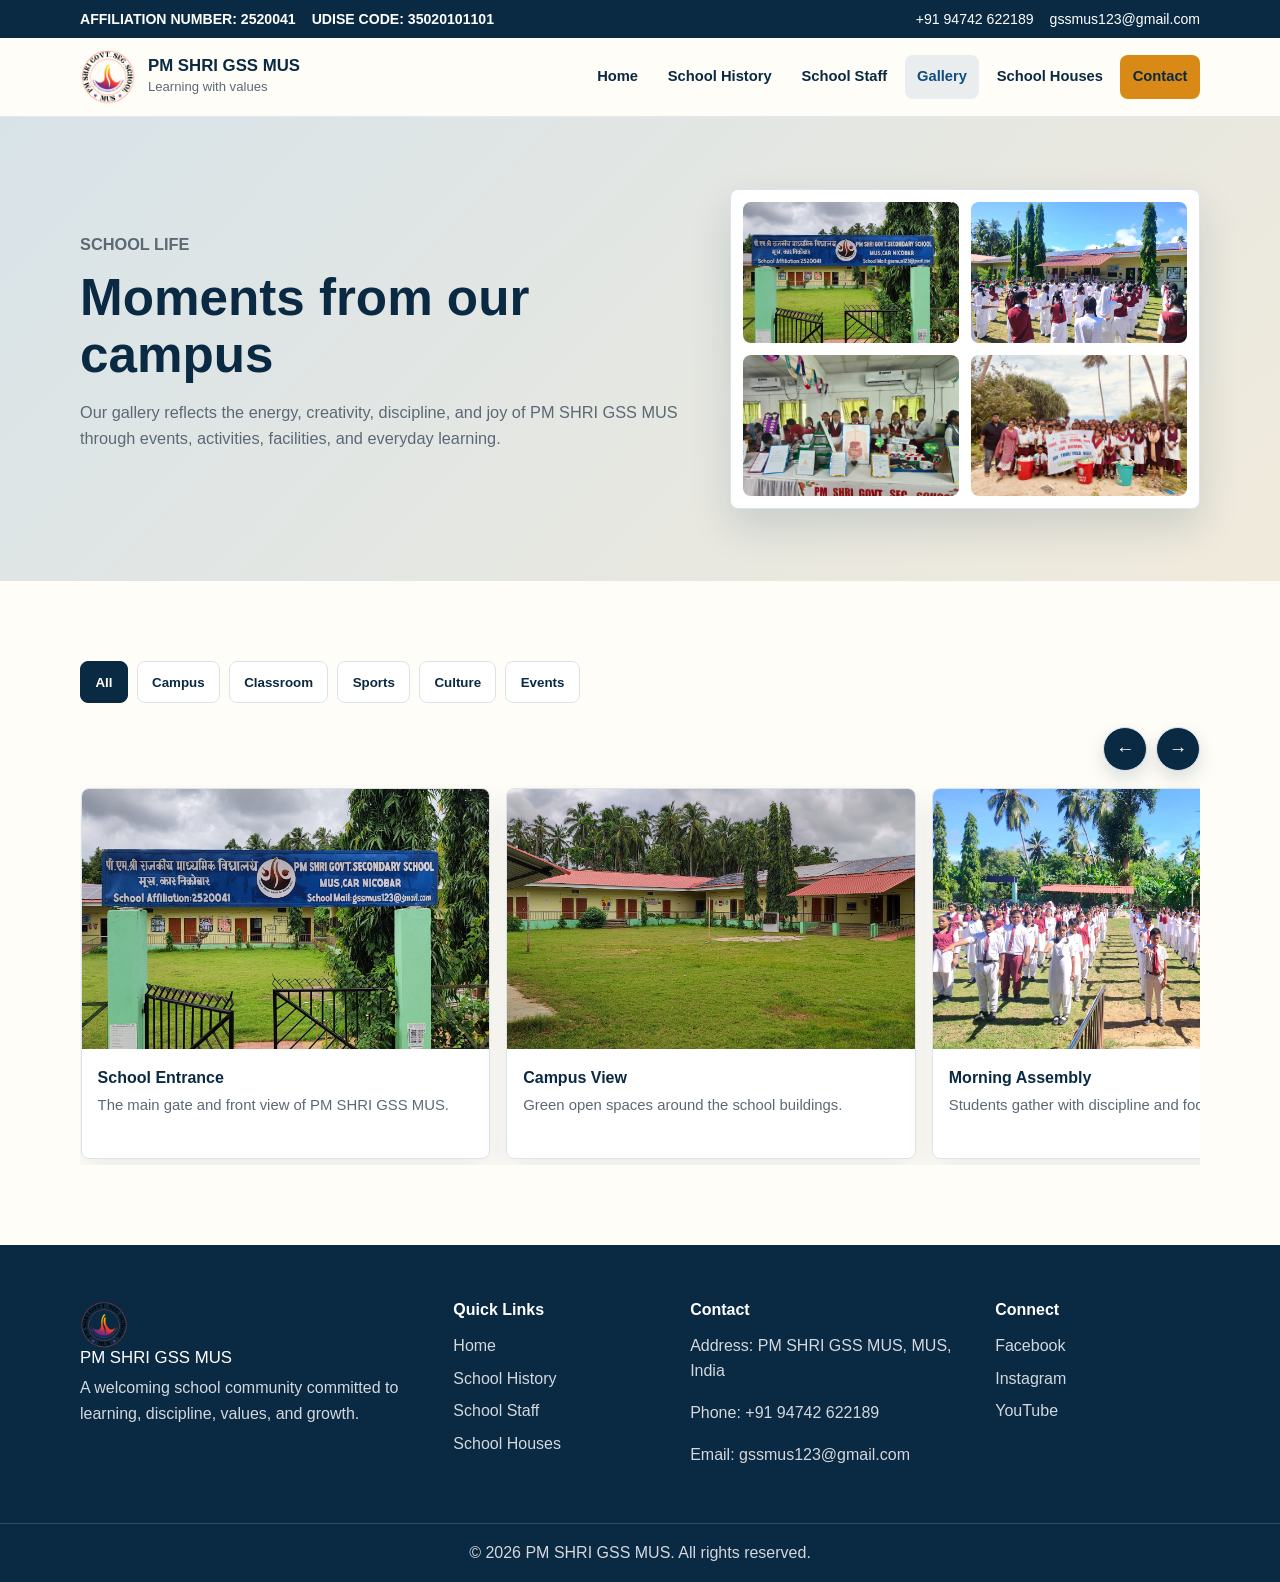
==== commit e9170e06: "Add gallery photos and custom domain" ====
--- a/gallery.html
+++ b/gallery.html
@@ -66,35 +66,81 @@
           <button class="tab-button" type="button" data-gallery-filter="events">Events</button>
         </div>
 
-        <div class="gallery-grid">
-          <figure class="gallery-card large photo-campus" data-gallery-item="campus">
-            <img src="assets/hero-campus.png" alt="Students and teachers on the school campus">
-            <figcaption><strong>School Campus</strong><span>A welcoming environment for learning and growth.</span></figcaption>
-          </figure>
-          <figure class="gallery-card visual-card classroom" data-gallery-item="classroom">
-            <div class="visual-scene" aria-hidden="true"></div>
-            <figcaption><strong>Classroom Activities</strong><span>Students learn through discussion, practice, and guidance.</span></figcaption>
-          </figure>
-          <figure class="gallery-card visual-card sports" data-gallery-item="sports">
-            <div class="visual-scene" aria-hidden="true"></div>
-            <figcaption><strong>Sports Events</strong><span>Fitness, teamwork, discipline, and healthy competition.</span></figcaption>
-          </figure>
-          <figure class="gallery-card visual-card culture" data-gallery-item="culture">
-            <div class="visual-scene" aria-hidden="true"></div>
-            <figcaption><strong>Cultural Programs</strong><span>Creativity and confidence on stage.</span></figcaption>
-          </figure>
-          <figure class="gallery-card visual-card events" data-gallery-item="events">
-            <div class="visual-scene" aria-hidden="true"></div>
-            <figcaption><strong>National Days</strong><span>Celebrations that build pride and unity.</span></figcaption>
-          </figure>
-          <figure class="gallery-card visual-card campus" data-gallery-item="campus">
-            <div class="visual-scene" aria-hidden="true"></div>
-            <figcaption><strong>Green Campus</strong><span>Cleanliness, plantation, and environmental awareness.</span></figcaption>
-          </figure>
-          <figure class="gallery-card video-card" data-gallery-item="events">
-            <button class="play-button" type="button" aria-label="Play annual day video preview"></button>
-            <figcaption><strong>Annual Day Video</strong><span>A video space for performances, speeches, and highlights.</span></figcaption>
-          </figure>
+        <div class="gallery-slider" aria-label="School photo slider">
+          <div class="gallery-slider-controls">
+            <button class="slider-button" type="button" data-gallery-slide="prev" aria-label="Previous gallery photos">&larr;</button>
+            <button class="slider-button" type="button" data-gallery-slide="next" aria-label="Next gallery photos">&rarr;</button>
+          </div>
+          <div class="gallery-grid gallery-slider-track">
+            <figure class="gallery-card large photo-campus" data-gallery-item="campus">
+              <img src="assets/gallery/campus-gate.jpeg" alt="PM SHRI GSS MUS entrance gate and campus building">
+              <figcaption><strong>School Entrance</strong><span>The main gate and front view of PM SHRI GSS MUS.</span></figcaption>
+            </figure>
+            <figure class="gallery-card" data-gallery-item="campus">
+              <img src="assets/gallery/campus-building.jpeg" alt="School campus buildings with open green ground">
+              <figcaption><strong>Campus View</strong><span>Green open spaces around the school buildings.</span></figcaption>
+            </figure>
+            <figure class="gallery-card" data-gallery-item="events">
+              <img src="assets/gallery/assembly-lines.jpeg" alt="Students standing in rows during morning assembly">
+              <figcaption><strong>Morning Assembly</strong><span>Students gather with discipline and focus.</span></figcaption>
+            </figure>
+            <figure class="gallery-card" data-gallery-item="events">
+              <img src="assets/gallery/morning-assembly.jpeg" alt="Students assembled in the school ground facing the stage">
+              <figcaption><strong>Assembly Ground</strong><span>Daily routines that build unity and responsibility.</span></figcaption>
+            </figure>
+            <figure class="gallery-card" data-gallery-item="sports">
+              <img src="assets/gallery/house-sports-lineup.jpeg" alt="Students standing in house groups with colored flags">
+              <figcaption><strong>House Lineup</strong><span>School houses lined up for activities and competitions.</span></figcaption>
+            </figure>
+            <figure class="gallery-card" data-gallery-item="events">
+              <img src="assets/gallery/eco-field-visit.jpeg" alt="Students and teachers holding a field visit banner outdoors">
+              <figcaption><strong>Eco Field Visit</strong><span>Learning beyond the classroom through field exposure.</span></figcaption>
+            </figure>
+            <figure class="gallery-card" data-gallery-item="events">
+              <img src="assets/gallery/field-visit-group.jpeg" alt="Students and teachers posing during an educational visit">
+              <figcaption><strong>Educational Visit</strong><span>Students explore local institutions and environments.</span></figcaption>
+            </figure>
+            <figure class="gallery-card" data-gallery-item="events">
+              <img src="assets/gallery/radio-station-visit.jpeg" alt="Students and teachers visiting the radio station">
+              <figcaption><strong>Radio Station Visit</strong><span>Exposure visits connect students with real-world learning.</span></figcaption>
+            </figure>
+            <figure class="gallery-card" data-gallery-item="classroom">
+              <img src="assets/gallery/student-artwork.jpeg" alt="Students showing drawings and artwork">
+              <figcaption><strong>Student Artwork</strong><span>Creative expression through school activities.</span></figcaption>
+            </figure>
+            <figure class="gallery-card" data-gallery-item="sports">
+              <img src="assets/gallery/morning-exercise.jpeg" alt="Students doing exercises together on the school ground">
+              <figcaption><strong>Morning Exercise</strong><span>Fitness and discipline as part of school life.</span></figcaption>
+            </figure>
+            <figure class="gallery-card" data-gallery-item="sports">
+              <img src="assets/gallery/group-exercise.jpeg" alt="Students exercising together in the school ground">
+              <figcaption><strong>Group Fitness</strong><span>Healthy routines practiced together.</span></figcaption>
+            </figure>
+            <figure class="gallery-card" data-gallery-item="culture">
+              <img src="assets/gallery/cultural-performance.jpeg" alt="Students in traditional dress with staff members">
+              <figcaption><strong>Cultural Performance</strong><span>Students take part in cultural learning and presentation.</span></figcaption>
+            </figure>
+            <figure class="gallery-card" data-gallery-item="classroom">
+              <img src="assets/gallery/science-exhibition.jpeg" alt="Students presenting school science exhibition models">
+              <figcaption><strong>Science Exhibition</strong><span>Practical projects encourage curiosity and teamwork.</span></figcaption>
+            </figure>
+            <figure class="gallery-card" data-gallery-item="classroom">
+              <img src="assets/gallery/classroom-activity.jpeg" alt="Students drawing during a guided classroom activity">
+              <figcaption><strong>Classroom Activity</strong><span>Hands-on learning in a collaborative setting.</span></figcaption>
+            </figure>
+            <figure class="gallery-card" data-gallery-item="events">
+              <img src="assets/gallery/wildlife-week.jpeg" alt="Students and staff during Wildlife Week programme">
+              <figcaption><strong>Wildlife Week</strong><span>Awareness programmes nurture care for nature.</span></figcaption>
+            </figure>
+            <figure class="gallery-card" data-gallery-item="events">
+              <img src="assets/gallery/student-group-boys.jpeg" alt="Group of boys in school uniform outdoors">
+              <figcaption><strong>Student Group</strong><span>Students participate actively in school events.</span></figcaption>
+            </figure>
+            <figure class="gallery-card" data-gallery-item="events">
+              <img src="assets/gallery/student-group-girls.jpeg" alt="Group of girls in school uniform outdoors">
+              <figcaption><strong>School Community</strong><span>Friendship, confidence, and participation.</span></figcaption>
+            </figure>
+          </div>
         </div>
       </div>
     </section>
--- a/styles.css
+++ b/styles.css
@@ -673,7 +673,7 @@
 }
 
 .life-tile::before {
-  background-image: url("assets/hero-campus.png");
+  background-image: url("assets/gallery/morning-assembly.jpeg");
   background-size: cover;
   background-position: center;
   filter: saturate(1.05);
@@ -687,15 +687,18 @@
 }
 
 .life-tile.classroom::before {
-  background-position: 18% 45%;
+  background-image: url("assets/gallery/classroom-activity.jpeg");
+  background-position: 50% 48%;
 }
 
 .life-tile.sports::before {
-  background-position: 70% 35%;
+  background-image: url("assets/gallery/group-exercise.jpeg");
+  background-position: 50% 42%;
 }
 
 .life-tile.culture::before {
-  background-position: 92% 50%;
+  background-image: url("assets/gallery/cultural-performance.jpeg");
+  background-position: 50% 42%;
 }
 
 .life-tile:first-child {
@@ -1082,38 +1085,74 @@
 
 .gallery-preview span {
   border-radius: var(--radius);
-  background-image: url("assets/hero-campus.png");
+  background-image: url("assets/gallery/campus-gate.jpeg");
   background-size: cover;
   background-position: center;
 }
 
 .gallery-preview span:nth-child(2) {
+  background-image: url("assets/gallery/morning-assembly.jpeg");
   background-position: 70% 40%;
 }
 
 .gallery-preview span:nth-child(3) {
+  background-image: url("assets/gallery/science-exhibition.jpeg");
   background-position: 30% 70%;
 }
 
 .gallery-preview span:nth-child(4) {
+  background-image: url("assets/gallery/eco-field-visit.jpeg");
   background-position: 90% 60%;
 }
 
+.gallery-slider {
+  position: relative;
+}
+
+.gallery-slider-controls {
+  display: flex;
+  justify-content: flex-end;
+  gap: 0.55rem;
+  margin-bottom: 0.85rem;
+}
+
+.slider-button {
+  width: 44px;
+  height: 44px;
+  border: 1px solid var(--line);
+  border-radius: 50%;
+  background: var(--navy);
+  color: var(--white);
+  font-size: 1.15rem;
+  font-weight: 900;
+  cursor: pointer;
+  box-shadow: 0 8px 18px rgba(10, 41, 66, 0.14);
+}
+
 .gallery-grid {
-  display: grid;
-  grid-template-columns: repeat(3, 1fr);
+  display: flex;
   gap: 1rem;
+  overflow-x: auto;
+  padding: 0.2rem 0.1rem 0.4rem;
+  scroll-behavior: smooth;
+  scroll-snap-type: x mandatory;
+  scrollbar-width: none;
+}
+
+.gallery-grid::-webkit-scrollbar {
+  display: none;
 }
 
 .gallery-card {
+  flex: 0 0 clamp(300px, 32vw, 430px);
   margin: 0;
   overflow: hidden;
   cursor: pointer;
+  scroll-snap-align: start;
 }
 
 .gallery-card.large {
-  grid-column: span 2;
-  grid-row: span 2;
+  flex-basis: clamp(300px, 32vw, 430px);
 }
 
 .gallery-card img,
@@ -1121,10 +1160,11 @@
 .video-card {
   width: 100%;
   height: 260px;
+  object-fit: cover;
 }
 
 .gallery-card.large img {
-  height: 540px;
+  height: 260px;
   object-fit: cover;
 }
 
@@ -1516,7 +1556,7 @@
   }
 
   .gallery-card.large {
-    grid-column: span 2;
+    grid-column: auto;
   }
 
   .life-grid {
@@ -1582,8 +1622,17 @@
   }
 
   .gallery-card.large {
-    grid-column: span 1;
-    grid-row: span 1;
+    grid-column: auto;
+    grid-row: auto;
+  }
+
+  .gallery-slider-controls {
+    justify-content: flex-start;
+  }
+
+  .gallery-card,
+  .gallery-card.large {
+    flex-basis: min(84vw, 360px);
   }
 
   .gallery-card.large img,
